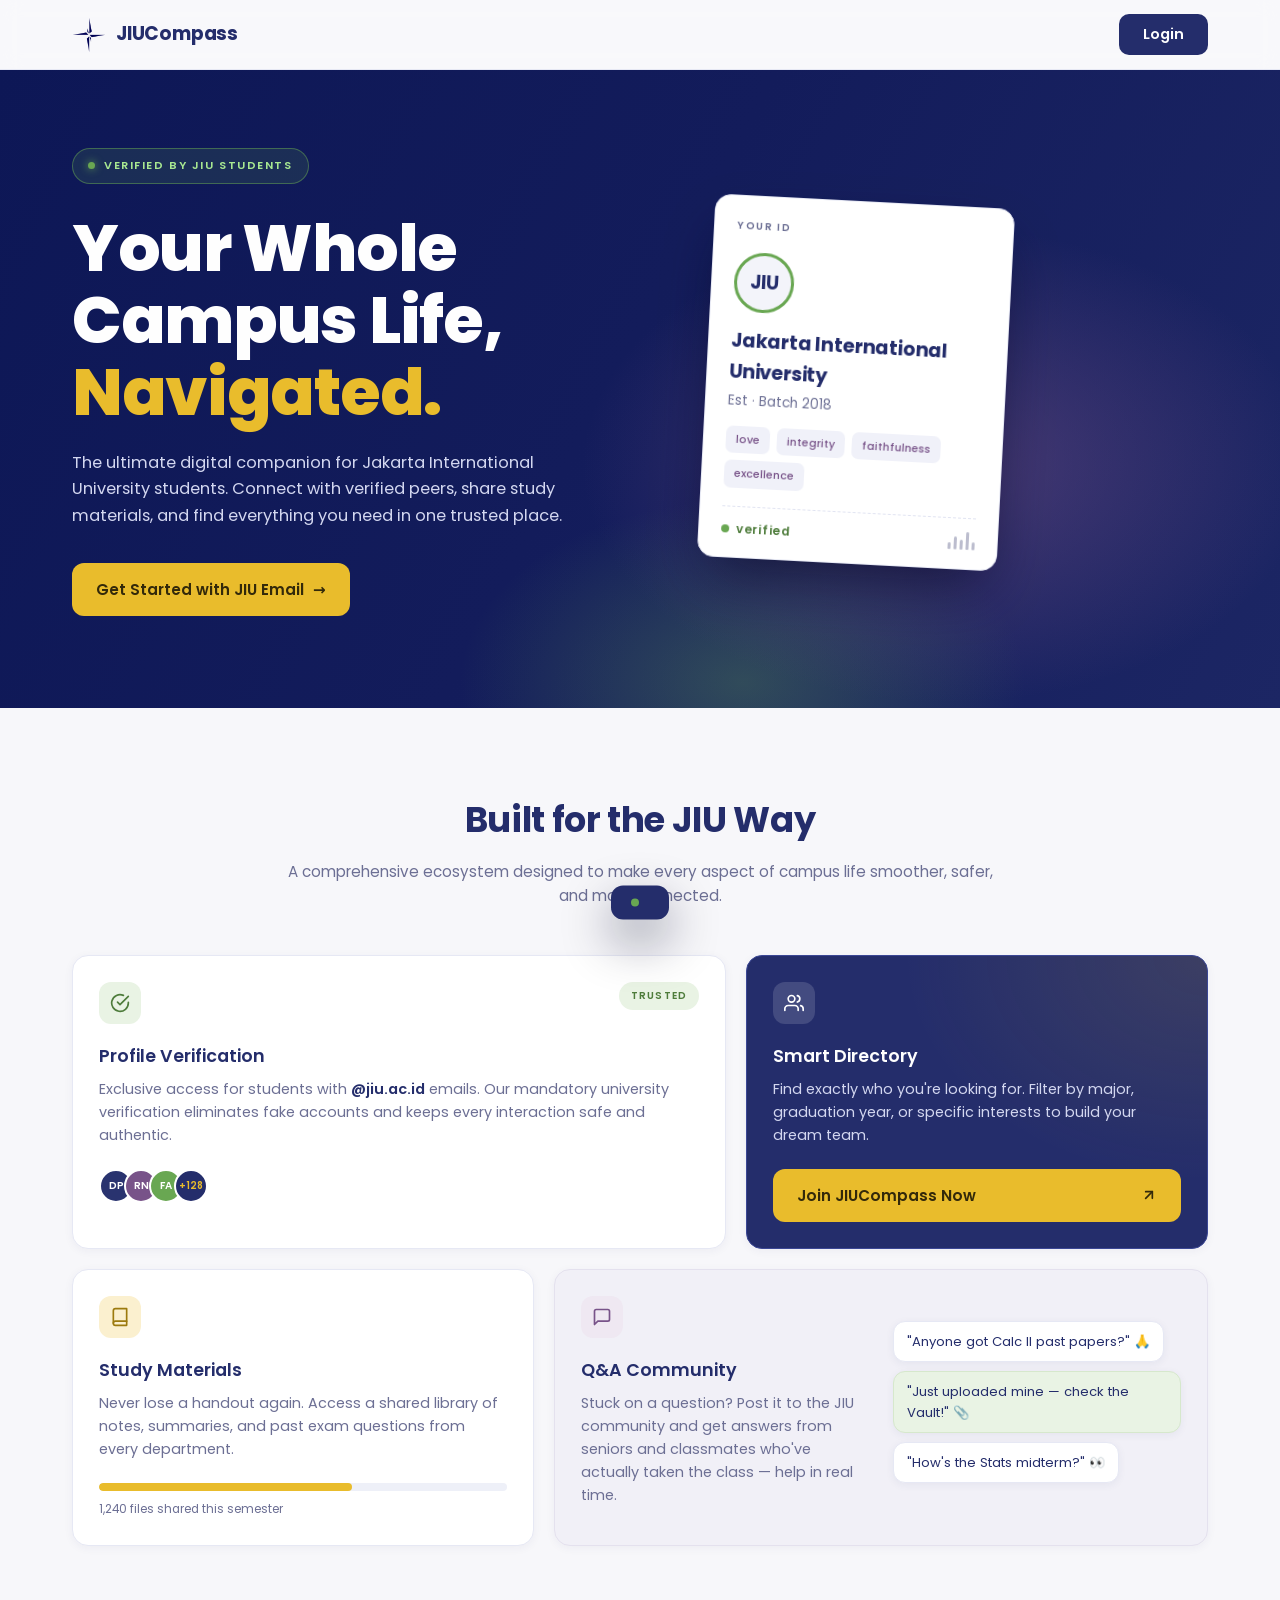
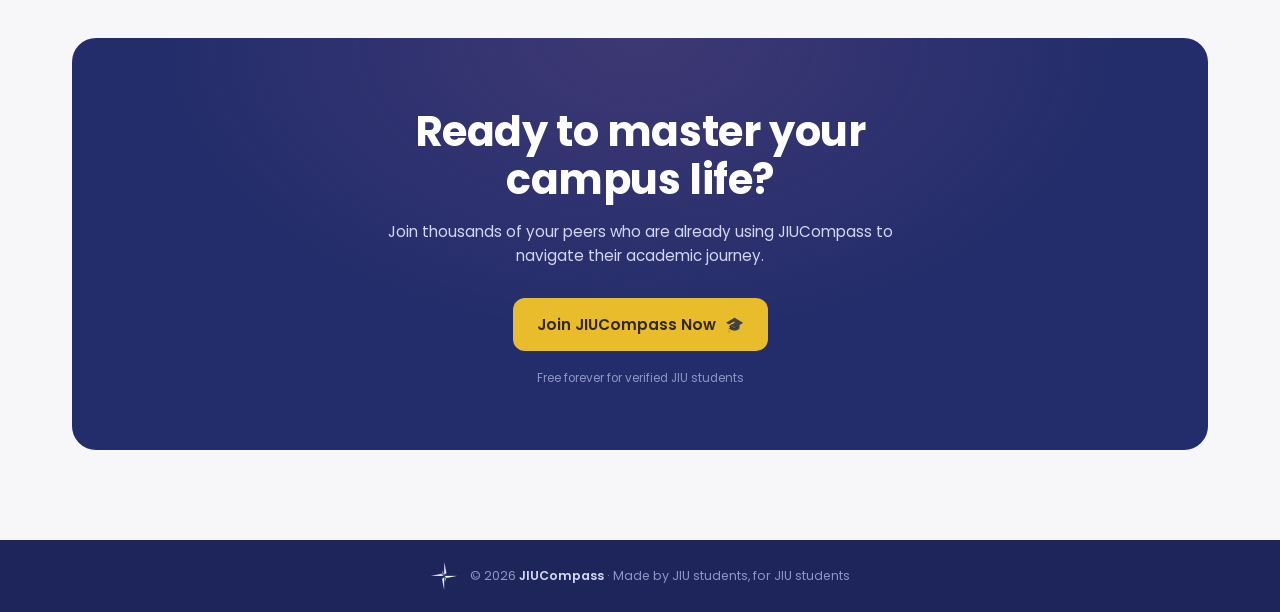
==== index.html @ dd97f9d9 "first commit" ====
<!DOCTYPE html>
<html lang="en">
<head>
  <meta charset="UTF-8" />
  <meta name="viewport" content="width=device-width, initial-scale=1.0" />
  <title>JIUCompass — Your Whole Campus Life, Navigated.</title>
  <meta name="description" content="The ultimate digital companion for Jakarta International University students. Connect with verified peers, share study materials, and navigate campus life in one trusted place." />
  <link rel="preconnect" href="https://fonts.googleapis.com">
  <link rel="preconnect" href="https://fonts.gstatic.com" crossorigin>
  <link href="https://fonts.googleapis.com/css2?family=Poppins:wght@400;500;600;700;800&display=swap" rel="stylesheet">
  <link rel="icon" type="image/png" href="logo-navy.png" />
  <link rel="stylesheet" href="landing.css" />
</head>
<body>

  <!-- ===================== NAVBAR ===================== -->
  <header class="nav">
    <div class="wrap nav__in">
      <a class="logo" href="index.html" aria-label="JIUCompass home">
        <img class="logo__img" src="logo-navy.png" alt="" width="34" height="34" />
        <span class="logo__name">JIUCompass</span>
      </a>

      <nav class="nav__links" aria-label="Page sections">
        <!-- <a href="#features">Features</a>
        <a href="#directory">Directory</a>
        <a href="#materials">Materials</a>
        <a href="#community">Community</a> -->
      </nav>

      <div class="nav__right">
        <!-- <button class="nav__search" type="button" aria-label="Search" onclick="toast('Search lives inside the app — log in to try it')">
          <svg viewBox="0 0 24 24" width="18" height="18" fill="none" stroke="currentColor" stroke-width="2" stroke-linecap="round" stroke-linejoin="round" aria-hidden="true"><circle cx="11" cy="11" r="8"></circle><line x1="21" y1="21" x2="16.65" y2="16.65"></line></svg>
        </button> -->
        <button class="btn btn--navy" type="button" data-open-auth="login">Login</button>
      </div>
    </div>
  </header>

  <!-- ===================== HERO ===================== -->
  <section class="hero">
    <div class="wrap hero__in">
      <div class="hero__copy">
        <p class="hero__badge"><i aria-hidden="true"></i>Verified by JIU students</p>

        <h1 class="hero__title">Your Whole<br />Campus Life,<br /><em>Navigated.</em></h1>

        <p class="hero__lede">
          The ultimate digital companion for Jakarta International University
          students. Connect with verified peers, share study materials, and
          find everything you need in one trusted place.
        </p>

        <div class="hero__actions">
          <button class="btn btn--solid" type="button" data-open-auth="register">
            Get Started with JIU Email <span aria-hidden="true">→</span>
          </button>
          <!-- <a class="btn btn--soft" href="app.html">Explore Marketplace</a> -->
        </div>
      </div>

        <div class="hero__card">
          <article class="idcard" aria-label="Example verified student profile">
            <div class="idcard__top">
              <span>Your ID</span>
            </div>
            <div class="idcard__avatar">JIU</div>
            <h2 class="idcard__name">Jakarta International University</h2>
            <p class="idcard__meta">Est · Batch 2018</p>
            <div class="idcard__tags">
              <span class="idcard__tag">love</span>
              <span class="idcard__tag">integrity</span>
              <span class="idcard__tag">faithfulness</span>
              <span class="idcard__tag">excellence</span>
            </div>
            <hr class="idcard__rule" />
            <div class="idcard__foot">
              <span class="idcard__verified"><span class="idcard__dot"></span>verified</span>
              <span class="idcard__bars" aria-hidden="true">
                <i style="height:40%"></i><i style="height:70%"></i>
                <i style="height:55%"></i><i style="height:100%"></i>
                <i style="height:45%"></i>
              </span>
            </div>
          </article>
        </div>



    </div>
  </section>

  <!-- ===================== FEATURES ===================== -->
  <section class="features" id="features">
    <div class="wrap">
      <div class="features__head">
        <h2 class="features__title">Built for the JIU Way</h2>
        <p class="features__sub">
          A comprehensive ecosystem designed to make every aspect of campus
          life smoother, safer, and more connected.
        </p>
      </div>

      <div class="bento">
        <!-- Profile Verification -->
        <article class="card card--wide" id="verification">
          <div class="card__top">
            <span class="card__icon card__icon--green" aria-hidden="true">
              <svg viewBox="0 0 24 24" width="20" height="20" fill="none" stroke="currentColor" stroke-width="2" stroke-linecap="round" stroke-linejoin="round"><path d="M22 11.08V12a10 10 0 1 1-5.93-9.14"></path><polyline points="22 4 12 14.01 9 11.01"></polyline></svg>
            </span>
            <span class="card__pill">Trusted</span>
          </div>
          <h3 class="card__title">Profile Verification</h3>
          <p class="card__body">
            Exclusive access for students with <b>@jiu.ac.id</b> emails. Our
            mandatory university verification eliminates fake accounts and
            keeps every interaction safe and authentic.
          </p>
          <div class="avatars" aria-label="Some of the verified students already on JIUCompass">
            <span>DP</span><span>RN</span><span>FA</span><span class="avatars__more">+128</span>
          </div>
        </article>

        <!-- Smart Directory -->
        <article class="card card--navy" id="directory">
          <span class="card__icon card__icon--ondark" aria-hidden="true">
            <svg viewBox="0 0 24 24" width="20" height="20" fill="none" stroke="currentColor" stroke-width="2" stroke-linecap="round" stroke-linejoin="round"><path d="M17 21v-2a4 4 0 0 0-4-4H5a4 4 0 0 0-4 4v2"></path><circle cx="9" cy="7" r="4"></circle><path d="M23 21v-2a4 4 0 0 0-3-3.87"></path><path d="M16 3.13a4 4 0 0 1 0 7.75"></path></svg>
          </span>
          <h3 class="card__title">Smart Directory</h3>
          <p class="card__body">
            Find exactly who you're looking for. Filter by major, graduation
            year, or specific interests to build your dream team.
          </p>
          <div class="card__cta">
            <button class="btn btn--solid" type="button" data-open-auth="register">
              Join JIUCompass Now
              <svg viewBox="0 0 24 24" width="16" height="16" fill="none" stroke="currentColor" stroke-width="2.5" stroke-linecap="round" stroke-linejoin="round" aria-hidden="true"><line x1="7" y1="17" x2="17" y2="7"></line><polyline points="7 7 17 7 17 17"></polyline></svg>
            </button>
          </div>
        </article>

        <!-- Study Materials -->
        <article class="card" id="materials">
          <span class="card__icon card__icon--gold" aria-hidden="true">
            <svg viewBox="0 0 24 24" width="20" height="20" fill="none" stroke="currentColor" stroke-width="2" stroke-linecap="round" stroke-linejoin="round"><path d="M4 19.5A2.5 2.5 0 0 1 6.5 17H20"></path><path d="M6.5 2H20v20H6.5A2.5 2.5 0 0 1 4 19.5v-15A2.5 2.5 0 0 1 6.5 2z"></path></svg>
          </span>
          <h3 class="card__title">Study Materials</h3>
          <p class="card__body">
            Never lose a handout again. Access a shared library of notes,
            summaries, and past exam questions from every department.
          </p>
          <div class="progress" role="img" aria-label="1,240 files shared this semester — well past the halfway goal">
            <span class="progress__bar"><i style="width:62%"></i></span>
            <span class="progress__cap">1,240 files shared this semester</span>
          </div>
        </article>

        <!-- Q&A Community -->
        <article class="card card--tint card--wide" id="community">
          <div class="card__split">
            <div>
              <span class="card__icon card__icon--purple" aria-hidden="true">
                <svg viewBox="0 0 24 24" width="20" height="20" fill="none" stroke="currentColor" stroke-width="2" stroke-linecap="round" stroke-linejoin="round"><path d="M21 15a2 2 0 0 1-2 2H7l-4 4V5a2 2 0 0 1 2-2h14a2 2 0 0 1 2 2z"></path></svg>
              </span>
              <h3 class="card__title">Q&amp;A Community</h3>
              <p class="card__body">
                Stuck on a question? Post it to the JIU community and get
                answers from seniors and classmates who've actually taken the
                class — help in real time.
              </p>
            </div>
            <div class="chat" aria-hidden="true">
              <p>"Anyone got Calc II past papers?" 🙏</p>
              <p class="chat__reply">"Just uploaded mine — check the Vault!" 📎</p>
              <p>"How's the Stats midterm?" 👀</p>
            </div>
          </div>
        </article>
      </div>
    </div>
  </section>

  <!-- ===================== CTA ===================== -->
  <section class="cta-section">
    <div class="wrap">
      <div class="cta">
        <h2 class="cta__title">Ready to master your<br />campus life?</h2>
        <p class="cta__body">
          Join thousands of your peers who are already using JIUCompass to
          navigate their academic journey.
        </p>
        <button class="btn btn--solid" type="button" data-open-auth="register">
          Join JIUCompass Now <span aria-hidden="true">🎓</span>
        </button>
        <p class="cta__note">Free forever for verified JIU students</p>
      </div>
    </div>
  </section>

  <!-- ===================== FOOTER ===================== -->
  <footer class="footer">
    <div class="wrap footer__in">
      <img class="logo__img logo__img--sm" src="logo-white.png" alt="JIU Compass" width="28" height="28" />
      <span>© 2026 <b>JIUCompass</b> · Made by JIU students, for JIU students</span>
    </div>
  </footer>

  <!-- ===================== AUTH POPUP ===================== -->
  <div class="modal" id="authModal" aria-hidden="true">
    <div class="modal__backdrop" data-close-auth></div>
    <div class="modal__dialog" role="dialog" aria-modal="true" aria-label="Log in or create your account">
      <button class="modal__close" type="button" data-close-auth aria-label="Close">&times;</button>

      <div class="auth-modal">
        <!-- brand side with live-updating ID card -->
        <section class="auth-modal__brand">
          <div>
            <a class="logo" href="index.html" aria-label="JIUCompass home">
              <img class="logo__img logo__img--sm" src="logo-white.png" alt="" width="28" height="28" />
              <span class="logo__name">JIUCompass</span>
            </a>
            <h2 class="auth__pitch">Your student ID, <em>reimagined.</em></h2>
            <ul class="auth__points">
              <li><span class="tick">✓</span> One verified identity across notes, chat &amp; marketplace</li>
              <li><span class="tick">✓</span> Only @jiu.ac.id emails — no strangers, no spam</li>
              <li><span class="tick">✓</span> Find classmates by major, batch, and interests</li>
            </ul>
          </div>

          <div class="preview-wrap">
            <p class="label-mono" style="margin-bottom:12px">Live preview</p>
            <article class="idcard" aria-label="Live preview of your student ID">
              <div class="idcard__top"><span>Student ID</span><span id="pvNo">No. 0000</span></div>
              <div class="idcard__avatar" id="pvAvatar">?</div>
              <h2 class="idcard__name" id="pvName">Your Name</h2>
              <p class="idcard__meta" id="pvMeta">Major · Batch —</p>
              <div class="idcard__tags" id="pvTags"><span class="idcard__tag">interests</span></div>
              <hr class="idcard__rule" />
              <div class="idcard__foot">
                <span class="idcard__verified" id="pvStatus" style="color:#a9adcc">
                  <span class="idcard__dot" style="background:#d8dbec"></span>not verified
                </span>
                <span class="idcard__bars" aria-hidden="true">
                  <i style="height:40%"></i><i style="height:70%"></i>
                  <i style="height:55%"></i><i style="height:100%"></i><i style="height:45%"></i>
                </span>
              </div>
            </article>
          </div>
        </section>

        <!-- form side -->
        <section class="auth-modal__form">
          <div class="formcard" style="width:100%;max-width:none">
            <div class="tabs" role="tablist" aria-label="Login or register">
              <button class="tab" id="tab-login"    role="tab" aria-selected="false" aria-controls="panel-login" type="button">Log in</button>
              <button class="tab" id="tab-register" role="tab" aria-selected="true"  aria-controls="panel-register" type="button">Create account</button>
            </div>

            <!-- LOGIN PANEL -->
            <div id="panel-login" role="tabpanel" aria-labelledby="tab-login" hidden>
              <p class="formcard__kicker">Welcome back</p>
              <h2 class="formcard__title">Log in to JIUCompass</h2>
              <p class="formcard__sub">Use the campus email you verified with.</p>
              <form id="loginForm" novalidate>
                <div class="field field--email">
                  <label for="loginEmail">Campus email</label>
                  <input class="input" type="text" id="loginEmail" placeholder="raka.adiwijaya" autocomplete="username" />
                  <span class="suffix">@jiu.ac.id</span>
                </div>
                <div class="field">
                  <label for="loginPass">Password</label>
                  <input class="input" type="password" id="loginPass" placeholder="••••••••" autocomplete="current-password" />
                </div>
                <div style="text-align:right;margin:-6px 0 18px;">
                  <span class="link" onclick="toast('Password reset link sent (mock)')">Forgot password?</span>
                </div>
                <button class="btn btn--solid btn--block" type="submit">Log in</button>
              </form>
              <div class="divider">or</div>
              <button class="btn btn--ghost btn--block" style="color:var(--ink);border-color:#dee1ef" type="button" onclick="toast('SSO is a mock in this prototype')">Continue with JIU Single Sign-On</button>
              <p class="formcard__foot">New here? <span class="link" data-goto="register">Create an account</span></p>
            </div>

            <!-- REGISTER PANEL -->
            <div id="panel-register" role="tabpanel" aria-labelledby="tab-register">
              <p class="formcard__kicker">Join the pilot</p>
              <h2 class="formcard__title">Create your account</h2>
              <p class="formcard__sub">Fill this in and watch your student ID build itself.</p>
              <form id="registerForm" novalidate>
                <div class="field">
                  <label for="fullName">Full name</label>
                  <input class="input" type="text" id="fullName" placeholder="Raka Adiwijaya" autocomplete="name" />
                </div>
                <div class="field field--email">
                  <label for="regEmail">Campus email</label>
                  <input class="input" type="text" id="regEmail" placeholder="raka.adiwijaya" autocomplete="email" />
                  <span class="suffix">@jiu.ac.id</span>
                  <p class="hint" id="emailHint">Only @jiu.ac.id addresses can register.</p>
                </div>
                <div class="row">
                  <div class="field">
                    <label for="major">Major</label>
                    <select class="select" id="major">
                      <option value="" disabled selected>Choose…</option>
                      <option>Computer Science</option>
                      <option>Information Systems</option>
                      <option>Business Management</option>
                      <option>Communications</option>
                      <option>Design</option>
                      <option>Law</option>
                      <option>Psychology</option>
                    </select>
                  </div>
                  <div class="field">
                    <label for="batch">Batch</label>
                    <select class="select" id="batch">
                      <option value="" disabled selected>Year…</option>
                      <option>2026</option><option>2025</option>
                      <option>2024</option><option>2023</option>
                    </select>
                  </div>
                </div>
                <div class="field">
                  <label for="interests">Interests <span style="text-transform:none;letter-spacing:0;color:#a9adcc">(comma separated, up to 3)</span></label>
                  <input class="input" type="text" id="interests" placeholder="photography, basketball, ui/ux" />
                </div>
                <div class="field">
                  <label for="regPass">Password</label>
                  <input class="input" type="password" id="regPass" placeholder="At least 8 characters" autocomplete="new-password" />
                </div>
                <button class="btn btn--solid btn--block" type="submit">Create account &amp; verify email</button>
                <p class="hint" style="text-align:center;margin-top:12px">We'll email a 6-digit code to confirm it's really you.</p>
              </form>
              <p class="formcard__foot">Already verified? <span class="link" data-goto="login">Log in</span></p>
            </div>
          </div>
        </section>
      </div>
    </div>
  </div>

  <div class="toast" id="toast"><span class="dot"></span><span id="toastMsg"></span></div>


  <script src="app.js"></script>
</body>
</html>
---- landing.css ----
/* =========================================================
   JIUCompass — Landing page ("Navigated." mockup)
   Standalone stylesheet: index.html only.
   auth.html / app.html keep using styles.css untouched.

   Palette (sampled from the mockup):
   hero navy      #0D1756 → #1C2664
   brand navy     #242D6B   (Biru tua)
   footer navy    #1E255A
   gold           #E9BC2C   (Kuning)
   green          #69A752   (Hijau)
   purple         #785389   (Ungu)
   page           #F7F7FA · cards #FFFFFF · lavender #F1F0F7
   Type: Poppins, everything.
   ========================================================= */
:root {
  --navy: #242d6b;
  --navy-deep: #131c5b;
  --navy-darker: #0d1756;
  --navy-footer: #1e255a;
  --navy-soft: #29336f;      /* secondary button fill on hero */
  --navy-line: #3b4795;

  --gold: #e9bc2c;
  --gold-hover: #f2cf5b;
  --gold-ink: #33290a;

  --green: #69a752;
  --green-light: #a8e891;
  --purple: #785389;

  --page: #f7f7fa;
  --paper: #ffffff;
  --lavender: #f1f0f7;
  --line: #e6e8f4;

  --ink: #242d6b;
  --ink-soft: #6c6f94;
  --pill-bg: #f0f1f9;        /* interest tag chips (used by .idcard__tag) */
  --pill-ink: #785389;       /* Ungu */

  --text: #d3d7f0;           /* body text on navy */
  --text-strong: #fefefe;
  --text-mute: #8f95c4;

  --font: "Poppins", system-ui, -apple-system, "Segoe UI", Roboto, sans-serif;
  --mono: "Poppins", system-ui, sans-serif;   /* matches styles.css */
  --serif: "Poppins", system-ui, sans-serif;  /* matches styles.css */
  --ease: cubic-bezier(.22,.61,.36,1);
  --radius: 16px;
}

* { box-sizing: border-box; }
html { scroll-behavior: smooth; }
body {
  margin: 0;
  font-family: var(--font);
  font-size: 16px;
  line-height: 1.6;
  color: var(--ink);
  background: var(--page);
  -webkit-font-smoothing: antialiased;
  text-rendering: optimizeLegibility;
}
a { color: inherit; text-decoration: none; }
img, svg { display: block; }

.wrap {
  width: 100%;
  max-width: 1200px;
  margin-inline: auto;
  padding-inline: 32px;
}

/* =========================================================
   Buttons
   ========================================================= */
.btn {
  font-family: var(--font);
  font-weight: 600;
  font-size: .95rem;
  border: none;
  border-radius: 12px;
  padding: 15px 24px;
  cursor: pointer;
  display: inline-flex;
  align-items: center;
  justify-content: center;
  gap: 9px;
  white-space: nowrap;
  transition: transform .18s var(--ease), background .18s var(--ease),
              color .18s var(--ease), box-shadow .18s var(--ease);
}
.btn:hover { transform: translateY(-1px); }

/* gold primary (kept as .btn--solid so the auth-modal markup matches) */
.btn--solid { background: var(--gold); color: var(--gold-ink); }
.btn--solid:hover { background: var(--gold-hover); box-shadow: 0 10px 24px rgba(233,188,44,.35); }

/* soft navy secondary (hero "Explore Marketplace") */
.btn--soft { background: var(--navy-soft); color: var(--text-strong); }
.btn--soft:hover { background: #333d80; }

/* small navy pill in the navbar */
.btn--navy { background: var(--navy); color: var(--text-strong); padding: 10px 24px; border-radius: 10px; font-size: .9rem; }
.btn--navy:hover { background: #2e3980; }

/* outline used inside the modal (SSO button) */
.btn--ghost { background: var(--paper); color: var(--ink); border: 1.5px solid var(--line); }
.btn--ghost:hover { border-color: var(--navy); }

.btn--block { width: 100%; }

/* =========================================================
   Navbar
   ========================================================= */
.nav {
  position: sticky;
  top: 0;
  z-index: 30;
  background: rgba(249,249,251,.88);
  -webkit-backdrop-filter: blur(10px);
  backdrop-filter: blur(10px);
  border-bottom: 1px solid var(--line);
}
.nav__in {
  display: flex;
  align-items: center;
  gap: 28px;
  padding-block: 14px;
}
.logo { display: flex; align-items: center; gap: 10px; }
.logo__mark { color: var(--navy); flex: none; }
.logo__name {
  font-weight: 700;
  font-size: 1.18rem;
  letter-spacing: -.01em;
  color: var(--navy);
}
.nav__links {
  display: flex;
  gap: 28px;
  margin-inline: auto;
}
.nav__links a {
  font-size: .9rem;
  font-weight: 500;
  color: var(--ink-soft);
  transition: color .16s var(--ease);
}
.nav__links a:hover { color: var(--navy); }
.nav__right { display: flex; align-items: center; gap: 16px; }
.nav__search {
  border: none;
  background: transparent;
  color: var(--ink-soft);
  cursor: pointer;
  padding: 6px;
  border-radius: 8px;
  display: grid;
  place-items: center;
  transition: color .16s var(--ease), background .16s var(--ease);
}
.nav__search:hover { color: var(--navy); background: #eef0f8; }

/* =========================================================
   Hero — deep navy gradient island
   ========================================================= */
.hero {
  position: relative;
  overflow: hidden;
  background:
    radial-gradient(46% 60% at 74% 62%, rgba(120,83,137,.5), transparent 62%),
    radial-gradient(34% 44% at 58% 96%, rgba(105,167,82,.32), transparent 65%),
    linear-gradient(118deg, var(--navy-darker) 0%, var(--navy-deep) 48%, #1c2664 100%);
  color: var(--text);
}
.hero__in {
  display: grid;
  grid-template-columns: 1.08fr .92fr;
  gap: 44px;
  align-items: center;
  padding-block: 78px 92px;
}
.hero__badge {
  display: inline-flex;
  align-items: center;
  gap: 9px;
  margin: 0 0 28px;
  padding: 8px 15px;
  border-radius: 999px;
  border: 1px solid rgba(105,167,82,.5);
  background: rgba(105,167,82,.15);
  font-size: .7rem;
  font-weight: 600;
  letter-spacing: .14em;
  text-transform: uppercase;
  color: var(--green-light);
}
.hero__badge i {
  width: 7px; height: 7px;
  border-radius: 50%;
  background: var(--green);
  box-shadow: 0 0 8px var(--green);
}
.hero__title {
  font-weight: 800;
  font-size: clamp(2.7rem, 5.4vw, 4.1rem);
  line-height: 1.1;
  letter-spacing: -.02em;
  color: var(--text-strong);
  margin: 0 0 22px;
}
.hero__title em { font-style: normal; color: var(--gold); }
.hero__lede {
  font-size: 1.02rem;
  max-width: 31rem;
  margin: 0 0 34px;
  color: var(--text);
}
.hero__actions { display: flex; flex-wrap: wrap; gap: 14px; }

/* floating verified-profile card */
.hero__visual {
  position: relative;
  display: flex;
  justify-content: center;
}
.hero__visual::before {          /* soft glow behind the card */
  content: "";
  position: absolute;
  inset: -8% -6%;
  background: radial-gradient(48% 48% at 52% 46%, rgba(120,83,137,.55), transparent 70%);
  filter: blur(6px);
  pointer-events: none;
}
.pcard {
  position: relative;
  width: min(340px, 100%);
  background: var(--paper);
  color: var(--ink);
  border-radius: 18px;
  padding: 20px;
  box-shadow: 0 34px 70px -18px rgba(5,8,40,.75), 0 6px 18px rgba(5,8,40,.35);
  animation: pcard-float 7s ease-in-out infinite;
  will-change: transform;
}
@keyframes pcard-float {
  0%, 100% { transform: translateY(0); }
  35%      { transform: translateY(-11px); }
  70%      { transform: translateY(-4px); }
}
.pcard__presence {
  position: absolute; top: 18px; right: 18px;
  width: 9px; height: 9px;
  border-radius: 50%;
  background: var(--green);
  box-shadow: 0 0 0 4px rgba(105,167,82,.18);
}
.pcard__head { display: flex; align-items: center; gap: 12px; }
.pcard__avatar {
  width: 46px; height: 46px;
  border-radius: 50%;
  display: grid; place-items: center;
  background: var(--navy);
  color: var(--gold);
  font-weight: 700;
  font-size: .9rem;
  flex: none;
}
.pcard__name {
  margin: 0;
  font-weight: 600;
  font-size: .98rem;
  display: flex; align-items: center; gap: 7px;
}
.pcard__tick {
  width: 15px; height: 15px;
  display: inline-grid; place-items: center;
  border-radius: 50%;
  background: var(--green);
  color: #fff;
  font-size: .58rem;
  flex: none;
}
.pcard__meta { margin: 2px 0 0; font-size: .8rem; color: var(--ink-soft); }
.pcard__panel {
  margin-top: 16px;
  background: #f4f5fa;
  border-radius: 12px;
  padding: 12px;
}
.pcard__label {
  margin: 0 0 8px;
  font-size: .66rem;
  font-weight: 600;
  letter-spacing: .16em;
  text-transform: uppercase;
  color: var(--ink-soft);
}
.pcard__row {
  display: flex; align-items: center; gap: 10px;
  background: var(--paper);
  border: 1px solid var(--line);
  border-radius: 10px;
  padding: 10px 12px;
  font-size: .84rem;
  font-weight: 500;
}
.pcard__row svg { color: var(--navy); flex: none; }



/* ---------- The signature: verified Student ID card ---------- */

.idcard {
  width: min(400px, 100%);
  background: var(--paper);
  color: var(--ink);
  border-radius: 22px;
  padding: 30px 32px 26px;
  border: 1px solid #e7e9f4;
  box-shadow: 0 34px 70px -24px rgba(36,45,107,.35), 0 8px 22px rgba(36,45,107,.10);
  transform: rotate(3deg);
  transition: transform .5s var(--ease);
}

/* the hero card floats on its own — no hover needed */
@keyframes idcard-float {
  0%   { transform: rotate(3deg)    translateY(0); }
  25%  { transform: rotate(.8deg)   translateY(-10px); }
  50%  { transform: rotate(-1.6deg) translateY(-4px); }
  75%  { transform: rotate(.6deg)   translateY(-13px); }
  100% { transform: rotate(3deg)    translateY(0); }
}
.hero__card .idcard {
  animation: idcard-float 4s ease-in-out infinite;
  will-change: transform;
}
/* hovering gently pauses the drift so the card is easy to read */
.hero__card:hover .idcard { animation-play-state:running; }

.idcard__top {
  display: flex;
  justify-content: space-between;
  font-family: var(--mono);
  font-size: .72rem;
  letter-spacing: .18em;
  text-transform: uppercase;
  color: var(--ink-soft);
}
.idcard__avatar {
  width: 74px; height: 74px;
  border-radius: 50%;
  display: grid; place-items: center;
  margin: 24px 0 20px;
  font-family: var(--serif);
  font-weight: 700;
  font-size: 1.5rem;
  color: var(--ink);
  background: #f3f4fa;
  border: 3px solid var(--green);
}
.idcard__name {
  font-family: var(--serif);
  font-weight: 700;
  font-size: 1.55rem;
  letter-spacing: -.01em;
  margin: 0;
}
.idcard__meta { color: var(--ink-soft); font-size: .95rem; margin: 4px 0 18px; }
.idcard__tags { display: flex; flex-wrap: wrap; gap: 8px; }
.idcard__tag {
  font-family: var(--mono);
  font-size: .72rem;
  color: var(--pill-ink);
  background: var(--pill-bg);
  border-radius: 7px;
  padding: 6px 11px;
}
.idcard__rule { border: none; border-top: 1.5px dashed #e0e3f1; margin: 22px 0 16px; }
.idcard__foot { display: flex; align-items: center; justify-content: space-between; }
.idcard__verified {
  font-family: var(--mono);
  font-size: .78rem;
  letter-spacing: .06em;
  color: #4e7c3b;
  display: inline-flex; align-items: center; gap: 8px;
}
.idcard__dot { width: 9px; height: 9px; border-radius: 50%; background: var(--green); }
.idcard__bars { display: flex; align-items: flex-end; gap: 3px; height: 20px; opacity: .5; }
.idcard__bars i { width: 3px; background: var(--ink-soft); border-radius: 2px; }

/* on the floating hero card the bars pulse like a tiny equalizer */
@keyframes idcard-bars {
  0%, 100% { transform: scaleY(1); }
  50%      { transform: scaleY(.45); }
}
.hero__card .idcard__bars i {
  transform-origin: bottom;
  animation: idcard-bars 1.6s ease-in-out infinite;
}
.hero__card .idcard__bars i:nth-child(2) { animation-delay: .2s; }
.hero__card .idcard__bars i:nth-child(3) { animation-delay: .4s; }
.hero__card .idcard__bars i:nth-child(4) { animation-delay: .6s; }
.hero__card .idcard__bars i:nth-child(5) { animation-delay: .8s; }




/* =========================================================
   "Built for the JIU Way" — bento features
   ========================================================= */
.features { padding-block: 84px; }
.features__head { text-align: center; max-width: 46rem; margin: 0 auto 46px; }
.features__title {
  font-weight: 700;
  font-size: clamp(1.65rem, 3vw, 2.2rem);
  letter-spacing: -.01em;
  color: var(--navy);
  margin: 0 0 12px;
}
.features__sub { margin: 0; font-size: .95rem; color: var(--ink-soft); }

.bento {
  display: grid;
  grid-template-columns: repeat(12, 1fr);
  gap: 20px;
}
.card {
  grid-column: span 5;
  background: var(--paper);
  border: 1px solid var(--line);
  border-radius: var(--radius);
  padding: 26px;
  box-shadow: 0 2px 10px rgba(36,45,107,.05);
  transition: transform .2s var(--ease), box-shadow .2s var(--ease);
}
.card:hover { transform: translateY(-4px); box-shadow: 0 16px 36px rgba(36,45,107,.10); }
.card--wide { grid-column: span 7; }

.card__top { display: flex; align-items: flex-start; justify-content: space-between; }
.card__icon {
  width: 42px; height: 42px;
  border-radius: 12px;
  display: grid; place-items: center;
  flex: none;
}
.card__icon--green  { background: #e9f3e4; color: #4e7c3b; }
.card__icon--gold   { background: #fbf0cf; color: #9c7a0e; }
.card__icon--purple { background: #efe8f2; color: var(--purple); }
.card__icon--ondark { background: rgba(255,255,255,.14); color: #fff; }
.card__pill {
  font-size: .64rem;
  font-weight: 600;
  letter-spacing: .12em;
  text-transform: uppercase;
  color: #4e7c3b;
  background: #e9f3e4;
  border-radius: 999px;
  padding: 6px 12px;
}
.card__title {
  font-weight: 600;
  font-size: 1.1rem;
  color: var(--navy);
  margin: 18px 0 8px;
}
.card__body { margin: 0; font-size: .9rem; color: var(--ink-soft); }
.card__body b { color: var(--navy); font-weight: 600; }

/* navy directory card */
.card--navy {
  background:
    radial-gradient(120% 140% at 100% 0%, rgba(233,188,44,.12), transparent 55%),
    var(--navy);
  border-color: var(--navy-line);
  display: flex;
  flex-direction: column;
}
.card--navy .card__title { color: var(--text-strong); }
.card--navy .card__body  { color: var(--text); }
.card__cta {
  margin-top: auto;
  padding-top: 22px;
}
.card__cta .btn { width: 100%; justify-content: space-between; text-align: left; }

/* avatar stack on the verification card */
.avatars { display: flex; margin-top: 22px; }
.avatars span {
  width: 34px; height: 34px;
  border-radius: 50%;
  display: grid; place-items: center;
  font-weight: 600;
  font-size: .64rem;
  color: #fff;
  background: var(--navy-soft);
  border: 2px solid var(--paper);
  margin-left: -9px;
}
.avatars span:first-child { margin-left: 0; }
.avatars span:nth-child(2) { background: var(--purple); }
.avatars span:nth-child(3) { background: var(--green); }
.avatars .avatars__more { background: var(--navy); color: var(--gold); font-size: .6rem; }

/* progress on the materials card */
.progress { margin-top: 22px; }
.progress__bar {
  display: block;
  height: 8px;
  border-radius: 999px;
  background: #eef0f8;
  overflow: hidden;
  
}
.progress__bar i { display: block; height: 100%; border-radius: 999px; background: var(--gold); }
.progress__cap { display: block; margin-top: 9px; font-size: .74rem; color: var(--ink-soft); }

/* Q&A community card */
.card--tint { background: var(--lavender); border-color: #e4e1ee; }
.card__split {
  display: grid;
  grid-template-columns: 1fr 1fr;
  gap: 24px;
  align-items: center;
}
.chat { display: grid; gap: 9px; }
.chat p {
  margin: 0;
  width: fit-content;
  max-width: 100%;
  background: var(--paper);
  border: 1px solid var(--line);
  border-radius: 12px;
  padding: 9px 13px;
  font-size: .82rem;
  color: var(--ink);
  box-shadow: 0 2px 8px rgba(36,45,107,.06);
}
.chat p.chat__reply {
  justify-self: end;
  background: #e9f3e4;
  border-color: #d6e8cc;
}

/* =========================================================
   CTA + footer
   ========================================================= */
.cta-section { padding-block: 8px 90px; }
.cta {
  background:
    radial-gradient(70% 120% at 50% 0%, rgba(120,83,137,.3), transparent 60%),
    var(--navy);
  border-radius: 24px;
  text-align: center;
  color: var(--text);
  padding: 70px 32px 62px;
}
.cta__title {
  font-weight: 700;
  font-size: clamp(1.8rem, 3.8vw, 2.6rem);
  line-height: 1.15;
  letter-spacing: -.01em;
  color: var(--text-strong);
  margin: 0 0 16px;
}
.cta__body { max-width: 32rem; margin: 0 auto 30px; font-size: .95rem; }
.cta__note { margin: 18px 0 0; font-size: .74rem; color: var(--text-mute); }

.footer {
  background: var(--navy-footer);
  color: var(--text-mute);
  text-align: center;
  padding-block: 22px;
  font-size: .78rem;
}
.footer b { color: var(--text); font-weight: 600; }

/* =========================================================
   AUTH MODAL — same hooks app.js expects, restyled to match
   ========================================================= */
.modal {
  position: fixed;
  inset: 0;
  z-index: 100;
  display: grid;
  place-items: center;
  padding: 20px;
  opacity: 0;
  visibility: hidden;
  transition: opacity .22s var(--ease), visibility .22s var(--ease);
}
.modal.is-open { opacity: 1; visibility: visible; }
.modal__backdrop {
  position: absolute; inset: 0;
  background: rgba(13,23,86,.6);
  -webkit-backdrop-filter: blur(5px);
  backdrop-filter: blur(5px);
}
.modal__dialog {
  position: relative;
  z-index: 1;
  width: min(920px, 100%);
  max-height: 92vh;
  overflow: auto;
  background: var(--paper);
  border-radius: 22px;
  box-shadow: 0 50px 120px rgba(5,8,40,.55);
  transform: translateY(10px) scale(.985);
  transition: transform .28s var(--ease);
}
.modal.is-open .modal__dialog { transform: none; }
.modal__close {
  position: absolute; top: 14px; right: 16px; z-index: 4;
  width: 38px; height: 38px;
  display: grid; place-items: center;
  border-radius: 10px;
  border: none;
  background: rgba(255,255,255,.14);
  color: var(--text-strong);
  font-size: 1.4rem; line-height: 1;
  cursor: pointer;
  transition: background .16s var(--ease);
}
.modal__close:hover { background: rgba(255,255,255,.28); }
.auth-modal { display: grid; grid-template-columns: 1fr 1.05fr; min-height: 580px; }
/* .auth-modal { display: grid; grid-template-columns: 1fr 1.05fr; min-height: 580px; align-items: start; } */

/* brand side — deep navy like the hero */
.auth-modal__brand {
  padding: 40px 38px;
  background:
    radial-gradient(60% 60% at 80% 90%, rgba(120,83,137,.45), transparent 65%),
    linear-gradient(150deg, var(--navy-darker), var(--navy-deep) 60%, #1c2664);
  color: var(--text);
  display: flex;
  flex-direction: column;
  gap: 28px;
  overflow: hidden;

}
.auth-modal__brand .logo__mark { color: var(--gold); }
.auth-modal__brand .logo__name { color: var(--text-strong); }
.auth__pitch {
  font-weight: 700;
  font-size: clamp(1.5rem, 2.4vw, 2rem);
  line-height: 1.18;
  letter-spacing: -.01em;
  color: var(--text-strong);
  margin: 22px 0 18px;
}
.auth__pitch em { font-style: normal; color: var(--gold); display: block; }
.auth__points { list-style: none; padding: 0; margin: 0; display: grid; gap: 12px; }
.auth__points li { display: flex; gap: 11px; font-size: .88rem; }
.auth__points .tick { color: var(--green-light); font-weight: 700; flex: none; }

.label-mono {
  font-size: .64rem;
  font-weight: 600;
  letter-spacing: .18em;
  text-transform: uppercase;
  color: var(--text-mute);
}
.preview-wrap { margin-top: auto; }
.preview-wrap .idcard { transform: rotate(-3deg); width: min(280px, 100%); }

/* live-preview student ID card (updated by app.js) */
.idcard {
  width: min(300px, 100%);
  background: var(--paper);
  color: var(--ink);
  border-radius: 16px;
  padding: 22px 22px 18px;
  box-shadow: 0 26px 60px -14px rgba(5,8,40,.7);
}
.idcard__top {
  display: flex;
  justify-content: space-between;
  font-size: .62rem;
  font-weight: 600;
  letter-spacing: .16em;
  text-transform: uppercase;
  color: var(--ink-soft);
}
.idcard__avatar {
  width: 60px; height: 60px;
  border-radius: 50%;
  display: grid; place-items: center;
  margin: 18px 0 14px;
  font-weight: 700;
  font-size: 1.15rem;
  color: var(--ink);
  background: #f3f4fa;
  border: 3px solid var(--green);
}
.idcard__name { font-weight: 700; font-size: 1.2rem; letter-spacing: -.01em; margin: 0; }
.idcard__meta { color: var(--ink-soft); font-size: .84rem; margin: 3px 0 14px; }
.idcard__tags { display: flex; flex-wrap: wrap; gap: 7px; }
.idcard__tag {
  font-size: .68rem;
  font-weight: 500;
  color: var(--pill-ink);
  background: var(--pill-bg);
  border-radius: 7px;
  padding: 5px 10px;
}
.idcard__rule { border: none; border-top: 1.5px dashed #e0e3f1; margin: 18px 0 13px; }
.idcard__foot { display: flex; align-items: center; justify-content: space-between; }
.idcard__verified {
  font-size: .74rem;
  font-weight: 600;
  color: #4e7c3b;
  display: inline-flex; align-items: center; gap: 7px;
}
.idcard__dot { width: 8px; height: 8px; border-radius: 50%; background: var(--green); }
.idcard__bars { display: flex; align-items: flex-end; gap: 3px; height: 18px; opacity: .45; }
.idcard__bars i { width: 3px; background: var(--ink-soft); border-radius: 2px; }

/* form side */
.auth-modal__form {
  padding: 40px 38px;
  overflow-y: auto;
  max-height: 80vh;
}
.formcard { width: 100%; }

/* prevent layout jump when switching between login and register tabs */
#panel-login,
#panel-register {
  display: block;
}
#panel-login[hidden],
#panel-register[hidden] {
  display: none;
}
#panel-login,
#panel-register {
  animation: panelFadeIn .18s ease;
}
@keyframes panelFadeIn {
  from { opacity: 0; transform: translateY(5px); }
  to   { opacity: 1; transform: translateY(0); }
}
.formcard__kicker {
  font-size: .66rem;
  font-weight: 600;
  letter-spacing: .18em;
  text-transform: uppercase;
  color: var(--purple);
  margin: 0;
}
.formcard__title {
  font-weight: 700;
  font-size: 1.55rem;
  letter-spacing: -.01em;
  color: var(--navy);
  margin: 8px 0 4px;
}
.formcard__sub { color: var(--ink-soft); font-size: .88rem; margin: 0 0 22px; }

.tabs {
  display: grid;
  grid-template-columns: 1fr 1fr;
  gap: 4px;
  background: #eef0f8;
  border-radius: 12px;
  padding: 4px;
  margin-bottom: 24px;
}
.tab {
  font-family: var(--font);
  font-weight: 600;
  font-size: .85rem;
  border: none;
  background: transparent;
  color: var(--ink-soft);
  padding: 10px;
  border-radius: 9px;
  cursor: pointer;
  transition: background .18s var(--ease), color .18s var(--ease);
}
.tab[aria-selected="true"] {
  background: var(--paper);
  color: var(--navy);
  box-shadow: 0 2px 8px rgba(36,45,107,.1);
}

.field { margin-bottom: 15px; }
.field label {
  display: block;
  font-size: .72rem;
  font-weight: 600;
  letter-spacing: .06em;
  text-transform: uppercase;
  color: var(--ink-soft);
  margin-bottom: 7px;
}
.input, .select {
  width: 100%;
  font-family: var(--font);
  font-size: .95rem;
  color: var(--ink);
  background: var(--paper);
  border: 1.5px solid #dee1ef;
  border-radius: 11px;
  padding: 12px 14px;
  transition: border-color .18s var(--ease), box-shadow .18s var(--ease);
}
.input::placeholder { color: #a9adcc; }
.input:focus, .select:focus {
  outline: none;
  border-color: var(--gold);
  box-shadow: 0 0 0 4px rgba(233,188,44,.18);
}
.field--email { position: relative; }
.field--email .suffix {
  position: absolute;
  right: 14px; top: 39px;
  font-size: .84rem;
  font-weight: 500;
  color: #a9adcc;
  pointer-events: none;
}
.hint { font-size: .78rem; color: var(--ink-soft); margin: 7px 2px 0; }
.hint--ok { color: #4e7c3b; }
.hint--bad { color: #c0432f; }

.row { display: grid; grid-template-columns: 1fr 1fr; gap: 12px; }

.formcard__foot { margin-top: 18px; text-align: center; font-size: .86rem; color: var(--ink-soft); }
.link { color: var(--purple); font-weight: 600; cursor: pointer; }
.link:hover { color: var(--navy); }

.divider {
  display: flex; align-items: center; gap: 14px;
  color: var(--ink-soft);
  font-size: .68rem;
  font-weight: 600;
  letter-spacing: .14em;
  text-transform: uppercase;
  margin: 18px 0;
}
.divider::before, .divider::after { content: ""; height: 1px; background: var(--line); flex: 1; }

/* toast (window.toast in app.js) */
.toast {
  position: fixed;
  left: 50%; bottom: 28px;
  transform: translate(-50%, 140%);
  background: var(--navy);
  color: #fff;
  font-family: var(--font);
  font-weight: 500;
  font-size: .84rem;
  padding: 13px 20px;
  border-radius: 12px;
  box-shadow: 0 20px 50px rgba(5,8,40,.45);
  z-index: 200;
  transition: transform .35s var(--ease);
  display: flex; align-items: center; gap: 10px;
}
.toast.show { transform: translate(-50%, 0); }
.toast .dot { width: 8px; height: 8px; border-radius: 50%; background: var(--green); flex: none; }

/* =========================================================
   Responsive + accessibility
   ========================================================= */
@media (max-width: 980px) {
  .hero__in { grid-template-columns: 1fr; gap: 52px; padding-block: 58px 72px; }
  .hero__visual { justify-content: flex-start; }
  .card, .card--wide { grid-column: span 6; }
  .card__split { grid-template-columns: 1fr; }
  .auth-modal { grid-template-columns: 1fr; }
  .auth-modal__brand { display: none; }
}
@media (max-width: 840px) {
  .nav__links { display: none; }
}
@media (max-width: 640px) {
  .wrap { padding-inline: 20px; }
  .card, .card--wide { grid-column: span 12; }
  .features { padding-block: 60px; }
  .cta { padding: 52px 22px 48px; }
  .row { grid-template-columns: 1fr; }
  .hero__actions .btn { width: 100%; }
  .auth-modal__form { padding: 34px 22px; }
  .modal { padding: 12px; }
  .toast { max-width: calc(100vw - 32px); text-align: center; }
}
:focus-visible { outline: 2px solid var(--gold); outline-offset: 3px; border-radius: 4px; }
@media (prefers-reduced-motion: reduce) {
  * { animation: none !important; transition-duration: .01ms !important; }
}

/* =========================================================
   Responsive audit pass — landing page (index.html)
   Desktop ≥1025 · Tablet 641–1024 · Phone ≤640 · Small ≤400
   ========================================================= */

/* small desktops / large tablets */
@media (max-width: 1180px) {
  .hero__in { gap: 36px; }
  .bento { gap: 16px; }
}

/* tablets */
@media (max-width: 1024px) {
  .wrap { padding-inline: 26px; }
  .features { padding-block: 70px; }
  .card { padding: 24px; }
  .cta { padding: 60px 28px 54px; }
}

/* the auth popup on tablets & phones: the navy brand panel is hidden,
   so the close button sits on WHITE — make it visible there */
@media (max-width: 980px) {
  .modal__close {
    background: var(--navy);
    color: var(--text-strong);
  }
  .modal__close:hover { background: var(--navy-soft); }
}

/* phones */
@media (max-width: 640px) {
  .nav__in { padding-block: 12px; gap: 14px; }
  .hero__in { padding-block: 46px 60px; gap: 42px; }
  .hero__badge { letter-spacing: .1em; }
  .hero__lede { font-size: .98rem; }
  .pcard { width: 100%; }
  .features { padding-block: 54px; }
  .features__head { margin-bottom: 34px; }
  .card__split { gap: 18px; }
  .footer { text-align: center; }
  .footer .wrap { flex-direction: column; gap: 10px; justify-content: center; }
  .cta-section { padding-bottom: 64px; }
}

/* small phones */
@media (max-width: 400px) {
  .wrap { padding-inline: 16px; }
  .logo__name { font-size: 1.05rem; }
  .btn--navy { padding: 9px 18px; }
  .hero__title { font-size: 2.35rem; }
  .btn { font-size: .9rem; padding: 14px 18px; }
  .pcard { padding: 16px; }
  .pcard__row { font-size: .8rem; }
  .card { padding: 20px; }
  .chat p { font-size: .78rem; }
  .cta { border-radius: 18px; }
  .auth-modal__form { padding: 28px 16px; }
  .formcard__title { font-size: 1.35rem; }
}

/* ---------- official JIU Compass logo ---------- */
.logo__img { width: 34px; height: 34px; object-fit: contain; flex: none; display: inline-block; }
.logo__img--sm { width: 28px; height: 28px; }
.footer__in { display: flex; align-items: center; justify-content: center; gap: 12px; flex-wrap: wrap; }
@media (max-width: 400px) { .logo__img { width: 28px; height: 28px; } }
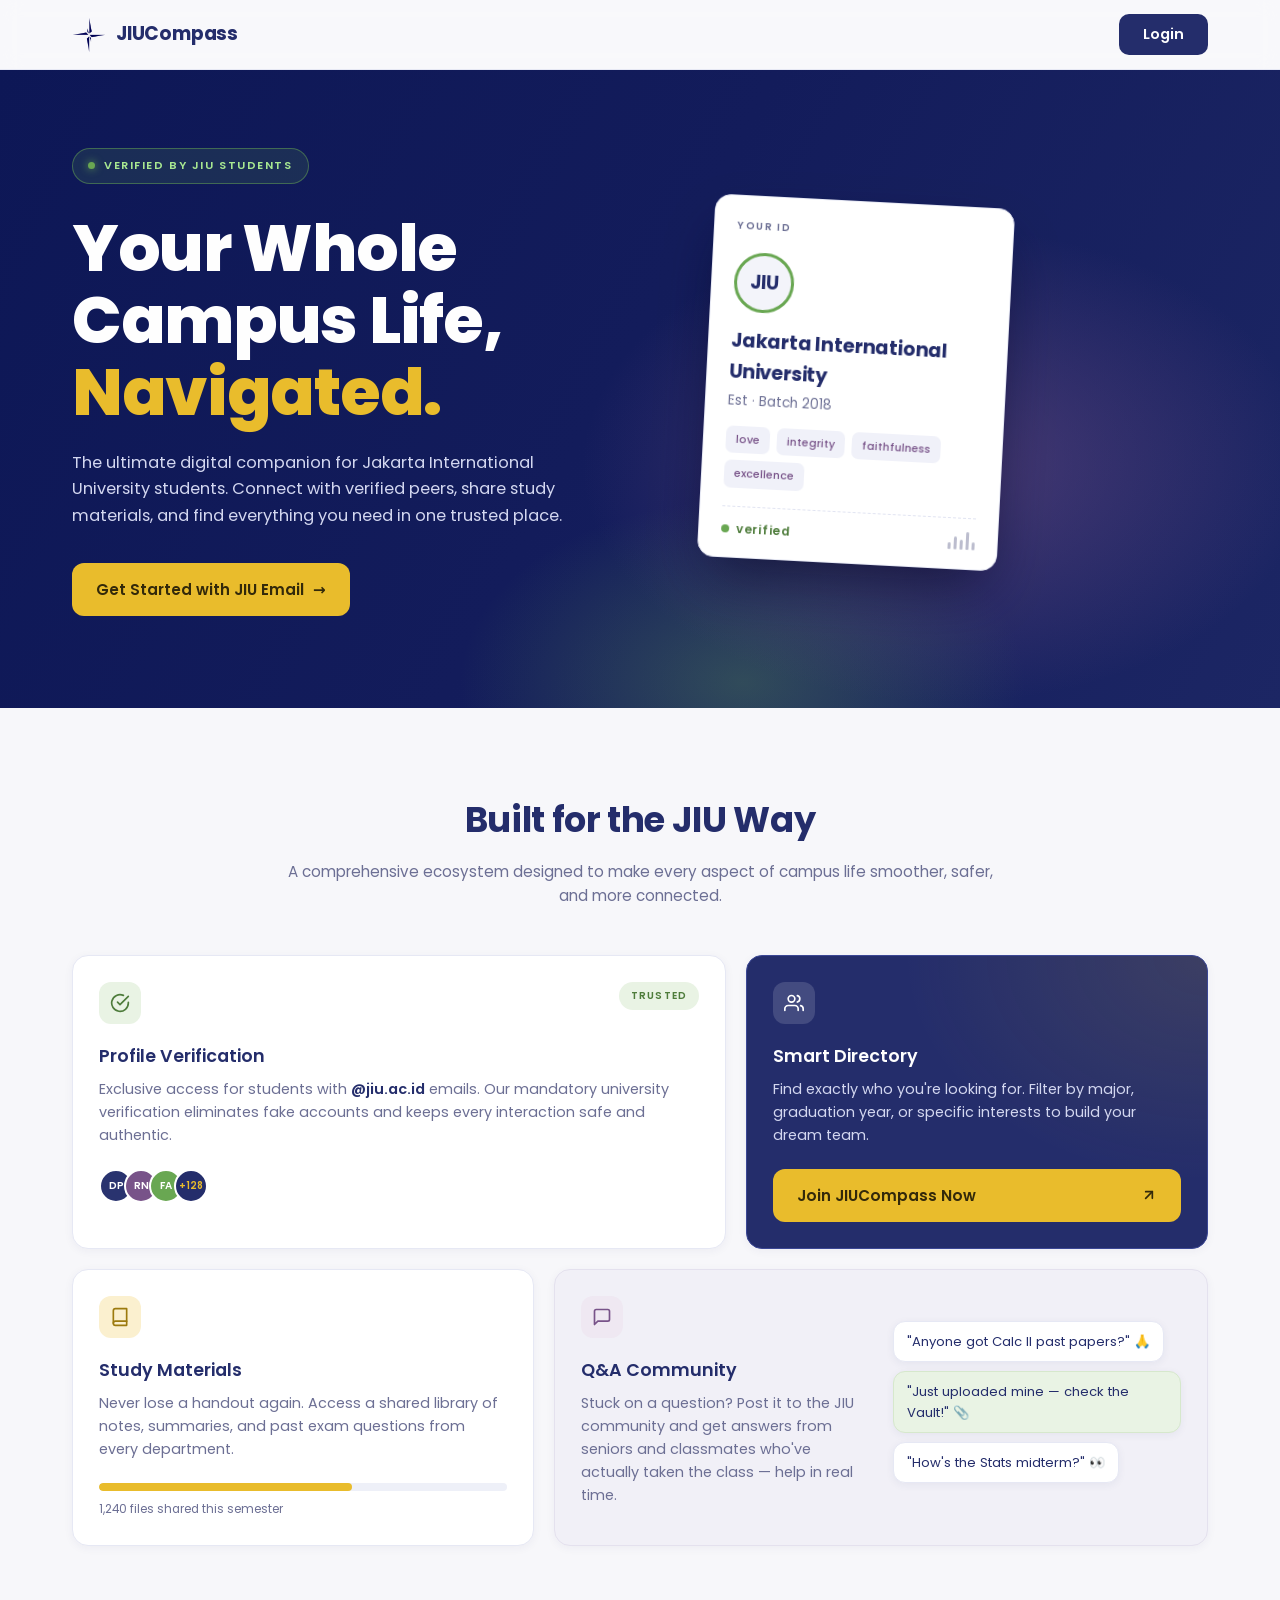
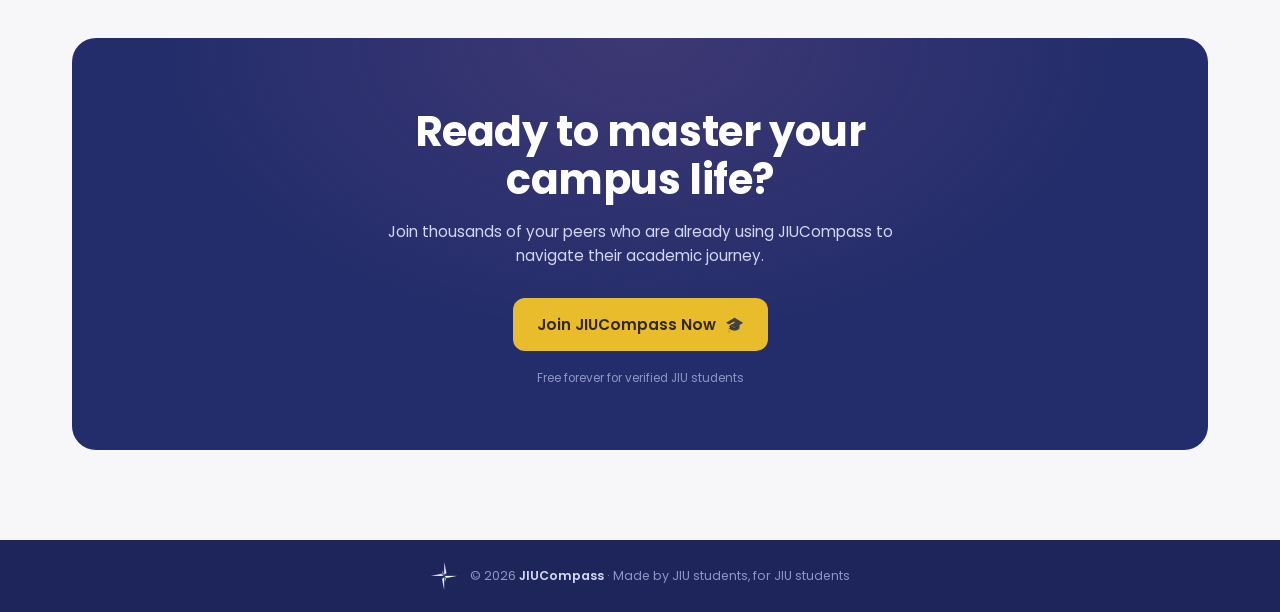
==== commit 81757109: "update again" ====
--- a/index.html
+++ b/index.html
@@ -230,7 +230,7 @@
           <div class="preview-wrap">
             <p class="label-mono" style="margin-bottom:12px">Live preview</p>
             <article class="idcard" aria-label="Live preview of your student ID">
-              <div class="idcard__top"><span>Student ID</span><span id="pvNo">No. 0000</span></div>
+              <div class="idcard__top"><span>Student</span><span id="pvBirthday">🎂 —</span></div>
               <div class="idcard__avatar" id="pvAvatar">?</div>
               <h2 class="idcard__name" id="pvName">Your Name</h2>
               <p class="idcard__meta" id="pvMeta">Major · Batch —</p>
@@ -265,7 +265,7 @@
               <form id="loginForm" novalidate>
                 <div class="field field--email">
                   <label for="loginEmail">Campus email</label>
-                  <input class="input" type="text" id="loginEmail" placeholder="raka.adiwijaya" autocomplete="username" />
+                  <input class="input" type="text" id="loginEmail" placeholder="yourname" autocomplete="username" />
                   <span class="suffix">@jiu.ac.id</span>
                 </div>
                 <div class="field">
@@ -290,11 +290,11 @@
               <form id="registerForm" novalidate>
                 <div class="field">
                   <label for="fullName">Full name</label>
-                  <input class="input" type="text" id="fullName" placeholder="Raka Adiwijaya" autocomplete="name" />
+                  <input class="input" type="text" id="fullName" placeholder="e.g. Sinta Maharani" autocomplete="name" />
                 </div>
                 <div class="field field--email">
                   <label for="regEmail">Campus email</label>
-                  <input class="input" type="text" id="regEmail" placeholder="raka.adiwijaya" autocomplete="email" />
+                  <input class="input" type="text" id="regEmail" placeholder="yourname" autocomplete="email" />
                   <span class="suffix">@jiu.ac.id</span>
                   <p class="hint" id="emailHint">Only @jiu.ac.id addresses can register.</p>
                 </div>
@@ -303,13 +303,12 @@
                     <label for="major">Major</label>
                     <select class="select" id="major">
                       <option value="" disabled selected>Choose…</option>
-                      <option>Computer Science</option>
+                      <option>Accounting</option>
+                      <option>English Literature</option>
                       <option>Information Systems</option>
-                      <option>Business Management</option>
-                      <option>Communications</option>
-                      <option>Design</option>
-                      <option>Law</option>
-                      <option>Psychology</option>
+                      <option>IT</option>
+                      <option>Japanese Literature</option>
+                      <option>Visual Communication Design</option>
                     </select>
                   </div>
                   <div class="field">
@@ -326,6 +325,10 @@
                   <input class="input" type="text" id="interests" placeholder="photography, basketball, ui/ux" />
                 </div>
                 <div class="field">
+                  <label for="birthday">Birthday <span style="text-transform:none;letter-spacing:0;color:#a9adcc">(day and month, e.g. 15 March)</span></label>
+                  <input class="input" type="text" id="birthday" placeholder="15 March" autocomplete="bday" />
+                </div>
+                <div class="field">
                   <label for="regPass">Password</label>
                   <input class="input" type="password" id="regPass" placeholder="At least 8 characters" autocomplete="new-password" />
                 </div>
@@ -340,7 +343,6 @@
     </div>
   </div>
 
-  <div class="toast" id="toast"><span class="dot"></span><span id="toastMsg"></span></div>
 
 
   <script src="app.js"></script>
--- a/landing.css
+++ b/landing.css
@@ -638,7 +638,9 @@
   flex-direction: column;
   gap: 28px;
   overflow: hidden;
-
+  /* position: sticky;
+  top: 0;
+  border-radius: 22px 0 0 22px; */
 }
 .auth-modal__brand .logo__mark { color: var(--gold); }
 .auth-modal__brand .logo__name { color: var(--text-strong); }
